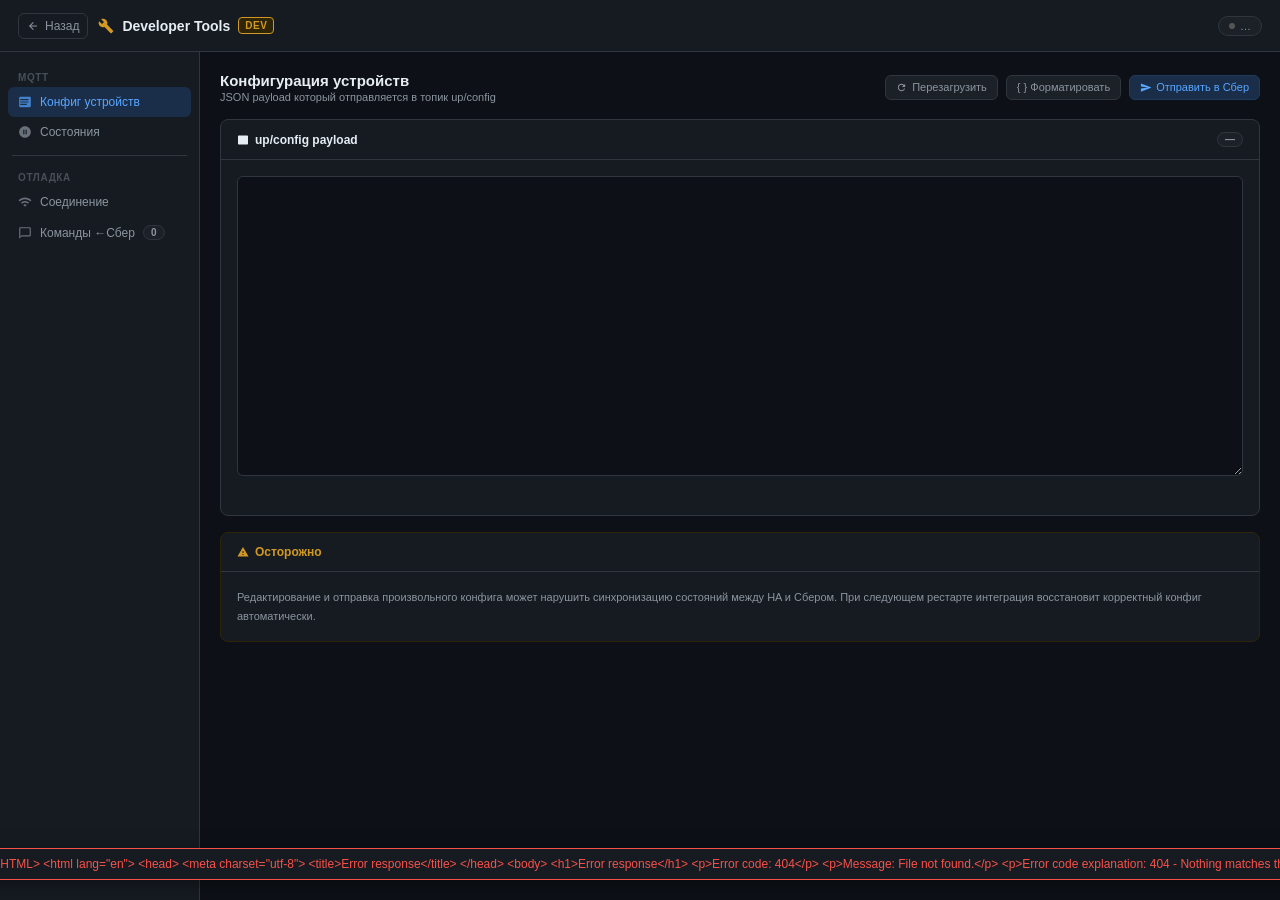
==== custom_components/sber_mqtt/dev_tools/devtools.html @ c068b18d "Версия 0.9.6 - Доработки для упрощения анализа обращений. Добавлен перевод на английский" ====
<!DOCTYPE html>
<html lang="ru">
<head>
<meta charset="UTF-8">
<meta name="viewport" content="width=device-width, initial-scale=1.0">
<title>Sber MQTT — Dev Tools</title>
<style>
:root{
  /* Тёмная тема по умолчанию — переопределяется JS из темы HA */
  --bg:#0d1117;--card:#161b22;--card2:#1c2128;--border:#30363d;
  --primary:#238636;--primary-lt:#1a4a2e;--primary-text:#3fb950;
  --accent:#58a6ff;--accent-lt:#1a2e4a;
  --warn:#d29922;--warn-lt:#2e2408;
  --danger:#f85149;--danger-lt:#3a1010;
  --text:#e6edf3;--muted:#8b949e;--muted2:#484f58;
  --radius:8px;--mono:'JetBrains Mono','Fira Code','Cascadia Code',monospace;
}
:root.ha-light{
  --bg:#f8f9fa;--card:#ffffff;--card2:#f1f3f5;--border:#dee2e6;
  --primary:#2e7d32;--primary-lt:#e8f5e9;--primary-text:#2e7d32;
  --accent:#1565c0;--accent-lt:#e3f2fd;
  --warn:#f57f17;--warn-lt:#fff8e1;
  --danger:#c62828;--danger-lt:#ffebee;
  --text:#212529;--muted:#6c757d;--muted2:#adb5bd;
}
*{box-sizing:border-box;margin:0;padding:0}
body{font-family:-apple-system,BlinkMacSystemFont,'Segoe UI',sans-serif;background:var(--bg);color:var(--text);min-height:100vh;font-size:13px}

/* ── Header ── */
.hdr{background:var(--card);border-bottom:1px solid var(--border);height:52px;display:flex;align-items:center;justify-content:space-between;padding:0 18px;position:sticky;top:0;z-index:100}
.hdr-l{display:flex;align-items:center;gap:10px}
.back-btn{display:flex;align-items:center;gap:6px;color:var(--muted);text-decoration:none;font-size:12px;padding:5px 8px;border-radius:6px;border:1px solid var(--border);background:transparent;cursor:pointer;transition:all .15s}
.back-btn:hover{color:var(--text);border-color:var(--muted2)}
.hdr-title{display:flex;align-items:center;gap:8px}
.dev-badge{background:var(--warn-lt);color:var(--warn);border:1px solid var(--warn);border-radius:4px;font-size:10px;font-weight:700;padding:2px 6px;letter-spacing:.5px}
.hdr-right{display:flex;align-items:center;gap:8px}
.conn-pill{display:flex;align-items:center;gap:5px;font-size:11px;color:var(--muted);background:var(--card2);padding:3px 10px;border-radius:20px;border:1px solid var(--border)}
.dot{width:6px;height:6px;border-radius:50%;background:#555;transition:background .3s}
.dot.ok{background:var(--primary-text)}.dot.err{background:var(--danger)}

/* ── Layout ── */
.layout{display:grid;grid-template-columns:200px 1fr;min-height:calc(100vh - 52px)}
.sidebar{background:var(--card);border-right:1px solid var(--border);padding:12px 8px}
.nav-item{display:flex;align-items:center;gap:8px;padding:8px 10px;border-radius:6px;cursor:pointer;color:var(--muted);font-size:12px;font-weight:500;transition:all .15s;border:none;background:none;width:100%;text-align:left}
.nav-item:hover{background:var(--card2);color:var(--text)}
.nav-item.active{background:var(--accent-lt);color:var(--accent)}
.nav-item svg{flex-shrink:0;opacity:.7}
.nav-sep{height:1px;background:var(--border);margin:8px 4px}
.nav-section{font-size:10px;font-weight:600;text-transform:uppercase;letter-spacing:.6px;color:var(--muted2);padding:8px 10px 4px}
.content{padding:20px;min-height:calc(100vh - 52px)}

/* ── Panels ── */
.panel{display:none}.panel.active{display:block}
.panel-header{display:flex;align-items:center;justify-content:space-between;margin-bottom:16px;flex-wrap:wrap;gap:8px}
.panel-title{font-size:15px;font-weight:600;color:var(--text)}
.panel-desc{font-size:11px;color:var(--muted);margin-top:2px}

/* ── Cards ── */
.card{background:var(--card);border:1px solid var(--border);border-radius:var(--radius);overflow:hidden;margin-bottom:16px}
.card-hdr{padding:12px 16px;border-bottom:1px solid var(--border);display:flex;align-items:center;justify-content:space-between;gap:8px;flex-wrap:wrap}
.card-title{font-size:12px;font-weight:600;color:var(--text);display:flex;align-items:center;gap:6px}
.card-body{padding:16px}

/* ── Buttons ── */
.btn{display:inline-flex;align-items:center;gap:5px;padding:6px 14px;border-radius:6px;border:none;cursor:pointer;font-size:12px;font-weight:500;transition:all .15s;line-height:1.4}
.btn:disabled{opacity:.4;cursor:not-allowed}
.btn-primary{background:var(--primary);color:#fff}.btn-primary:hover:not(:disabled){filter:brightness(1.2)}
.btn-accent{background:var(--accent-lt);color:var(--accent);border:1px solid #1f3a5a}.btn-accent:hover:not(:disabled){background:#1f3a5a}
.btn-ghost{background:var(--card2);color:var(--muted);border:1px solid var(--border)}.btn-ghost:hover:not(:disabled){color:var(--text);border-color:var(--muted2)}
.btn-danger{background:var(--danger-lt);color:var(--danger);border:1px solid #5c1515}.btn-danger:hover:not(:disabled){background:#5c1515}
.btn-warn{background:var(--warn-lt);color:var(--warn);border:1px solid #4a3200}.btn-warn:hover:not(:disabled){background:#4a3200}
.btn-sm{padding:4px 10px;font-size:11px}
.btn-group{display:flex;gap:8px;flex-wrap:wrap}

/* ── JSON Editor ── */
.json-editor{width:100%;background:var(--bg);border:1px solid var(--border);border-radius:6px;padding:12px;font-family:var(--mono);font-size:12px;line-height:1.6;color:var(--text);resize:vertical;min-height:300px;outline:none;transition:border-color .15s}
.json-editor:focus{border-color:var(--accent)}
.json-editor.error{border-color:var(--danger)}
.json-status{font-size:11px;margin-top:4px;height:16px;font-family:var(--mono)}
.json-status.ok{color:var(--primary-text)}.json-status.err{color:var(--danger)}

/* ── Device selector ── */
.device-select{background:var(--bg);border:1px solid var(--border);border-radius:6px;padding:7px 10px;font-size:12px;color:var(--text);width:100%;outline:none;cursor:pointer}
.device-select:focus{border-color:var(--accent)}

/* ── Commands log ── */
.cmd-log{background:var(--bg);border:1px solid var(--border);border-radius:6px;height:480px;overflow-y:auto;font-family:var(--mono);font-size:11px}
.cmd-entry{border-bottom:1px solid var(--border);padding:8px 12px;cursor:pointer;transition:background .1s}
.cmd-entry:last-child{border-bottom:none}
.cmd-entry:hover{background:var(--card2)}
.cmd-entry.expanded{background:var(--card2)}
.cmd-meta{display:flex;align-items:center;gap:10px;margin-bottom:0}
.cmd-ts{color:var(--muted);font-size:10px;white-space:nowrap}
.cmd-topic{color:var(--accent);overflow:hidden;text-overflow:ellipsis;white-space:nowrap;flex:1}
.cmd-preview{color:var(--muted);font-size:10px;overflow:hidden;text-overflow:ellipsis;white-space:nowrap;margin-top:2px}
.cmd-detail{margin-top:8px;display:none}
.cmd-detail pre{background:var(--card);border:1px solid var(--border);border-radius:4px;padding:10px;overflow-x:auto;white-space:pre-wrap;word-break:break-all;color:var(--text);line-height:1.5}
.cmd-entry.expanded .cmd-detail{display:block}
.cmd-empty{text-align:center;padding:60px 20px;color:var(--muted)}

/* ── Direction arrows in command log ── */
.cmd-dir{font-size:10px;font-weight:700;padding:1px 5px;border-radius:4px;flex-shrink:0;letter-spacing:.3px}
.cmd-dir-in{background:var(--accent-lt);color:var(--accent)}
.cmd-dir-out{background:var(--primary-lt);color:var(--primary-text)}
.cmd-entry.out{border-left:2px solid var(--primary-text)}
.cmd-entry.in{border-left:2px solid var(--accent)}

/* ── Stream indicator ── */
.stream-pill{display:inline-flex;align-items:center;gap:5px;font-size:11px;padding:3px 10px;border-radius:20px;border:1px solid var(--border);background:var(--card2);color:var(--muted)}
.stream-pill.live{border-color:var(--primary-text);color:var(--primary-text);background:var(--primary-lt)}
.stream-pill .blink{width:6px;height:6px;border-radius:50%;background:currentColor;animation:blink 1.2s ease infinite}
@keyframes blink{0%,100%{opacity:1}50%{opacity:.2}}

/* ── Status / result chips ── */
.result-box{margin-top:12px;padding:10px 14px;border-radius:6px;font-family:var(--mono);font-size:11px;line-height:1.6;display:none}
.result-box.ok{background:var(--primary-lt);border:1px solid #1a4a2e;color:var(--primary-text)}
.result-box.err{background:var(--danger-lt);border:1px solid #5c1515;color:var(--danger)}
.result-box.show{display:block}
pre.result{white-space:pre-wrap;word-break:break-all}

/* ── Split view ── */
.split{display:grid;grid-template-columns:1fr 1fr;gap:16px}
@media(max-width:900px){.split{grid-template-columns:1fr}.layout{grid-template-columns:1fr}.sidebar{display:none}}

/* ── Misc ── */
label.fg-label{display:block;font-size:11px;font-weight:600;color:var(--muted);margin-bottom:5px;text-transform:uppercase;letter-spacing:.4px}
.hint{font-size:10px;color:var(--muted2);margin-top:3px}
.badge{display:inline-block;padding:1px 7px;border-radius:10px;font-size:10px;font-weight:600}
.badge-count{background:var(--card2);color:var(--muted);border:1px solid var(--border)}

/* ── Toast ── */
.toast{position:fixed;bottom:20px;left:50%;transform:translateX(-50%) translateY(30px);background:var(--card);border:1px solid var(--border);color:var(--text);padding:8px 18px;border-radius:8px;font-size:12px;opacity:0;transition:all .25s;z-index:999;white-space:nowrap;box-shadow:0 4px 20px rgba(0,0,0,.4)}
.toast.show{opacity:1;transform:translateX(-50%) translateY(0)}
.toast.ok{border-color:var(--primary-text);color:var(--primary-text)}
.toast.err{border-color:var(--danger);color:var(--danger)}
</style>
</head>
<body>

<!-- ── Header ── -->
<div class="hdr">
  <div class="hdr-l">
    <a class="back-btn" href="/api/sber_mqtt/panel">
      <svg width="12" height="12" viewBox="0 0 24 24" fill="currentColor"><path d="M20 11H7.83l5.59-5.59L12 4l-8 8 8 8 1.41-1.41L7.83 13H20v-2z"/></svg>
      Назад
    </a>
    <div class="hdr-title">
      <svg width="16" height="16" viewBox="0 0 24 24" fill="var(--warn)"><path d="M22.7 19l-9.1-9.1c.9-2.3.4-5-1.5-6.9-2-2-5-2.4-7.4-1.3L9 6 6 9 1.6 4.7C.4 7.1.9 10.1 2.9 12.1c1.9 1.9 4.6 2.4 6.9 1.5l9.1 9.1c.4.4 1 .4 1.4 0l2.3-2.3c.5-.4.5-1.1.1-1.4z"/></svg>
      <span style="font-size:14px;font-weight:600">Developer Tools</span>
      <span class="dev-badge">DEV</span>
    </div>
  </div>
  <div class="hdr-right">
    <div class="conn-pill">
      <div class="dot" id="dot"></div>
      <span id="connText">…</span>
    </div>
  </div>
</div>

<!-- ── Layout ── -->
<div class="layout">

  <!-- Sidebar -->
  <div class="sidebar">
    <div class="nav-section">MQTT</div>
    <button class="nav-item active" data-panel="config" onclick="switchPanel('config')">
      <svg width="14" height="14" viewBox="0 0 24 24" fill="currentColor"><path d="M20 3H4c-1.1 0-2 .9-2 2v14c0 1.1.9 2 2 2h16c1.1 0 2-.9 2-2V5c0-1.1-.9-2-2-2zm-5 14H4v-2h11v2zm3-4H4v-2h14v2zm0-4H4V7h14v2z"/></svg>
      Конфиг устройств
    </button>
    <button class="nav-item" data-panel="state" onclick="switchPanel('state')">
      <svg width="14" height="14" viewBox="0 0 24 24" fill="currentColor"><path d="M12 2C6.48 2 2 6.48 2 12s4.48 10 10 10 10-4.48 10-10S17.52 2 12 2zm-1 14H9V8h2v8zm4 0h-2V8h2v8z"/></svg>
      Состояния
    </button>
    <div class="nav-sep"></div>
    <div class="nav-section">Отладка</div>
    <button class="nav-item" data-panel="connection" onclick="switchPanel('connection')">
      <svg width="14" height="14" viewBox="0 0 24 24" fill="currentColor"><path d="M1 9l2 2c4.97-4.97 13.03-4.97 18 0l2-2C16.93 2.93 7.08 2.93 1 9zm8 8l3 3 3-3c-1.65-1.66-4.34-1.66-6 0zm-4-4l2 2c2.76-2.76 7.24-2.76 10 0l2-2C15.14 9.14 8.87 9.14 5 13z"/></svg>
      Соединение
    </button>
    <button class="nav-item" data-panel="commands" onclick="switchPanel('commands')">
      <svg width="14" height="14" viewBox="0 0 24 24" fill="currentColor"><path d="M20 2H4c-1.1 0-2 .9-2 2v18l4-4h14c1.1 0 2-.9 2-2V4c0-1.1-.9-2-2-2zm0 14H6l-2 2V4h16v12z"/></svg>
      Команды ←Сбер
      <span class="badge badge-count" id="cmdCountBadge">0</span>
    </button>
  </div>

  <!-- Content -->
  <div class="content">

    <!-- ══ PANEL: Config ══ -->
    <div class="panel active" id="panel-config">
      <div class="panel-header">
        <div>
          <div class="panel-title">Конфигурация устройств</div>
          <div class="panel-desc">JSON payload который отправляется в топик up/config</div>
        </div>
        <div class="btn-group">
          <button class="btn btn-ghost btn-sm" onclick="loadConfig()">
            <svg width="11" height="11" viewBox="0 0 24 24" fill="currentColor"><path d="M17.65 6.35C16.2 4.9 14.21 4 12 4c-4.42 0-7.99 3.58-7.99 8s3.57 8 7.99 8c3.73 0 6.84-2.55 7.73-6h-2.08c-.82 2.33-3.04 4-5.65 4-3.31 0-6-2.69-6-6s2.69-6 6-6c1.66 0 3.14.69 4.22 1.78L13 11h7V4l-2.35 2.35z"/></svg>
            Перезагрузить
          </button>
          <button class="btn btn-ghost btn-sm" onclick="formatConfig()">{ } Форматировать</button>
          <button class="btn btn-accent btn-sm" onclick="publishConfig()">
            <svg width="11" height="11" viewBox="0 0 24 24" fill="currentColor"><path d="M2 21l23-9L2 3v7l15 2-15 2z"/></svg>
            Отправить в Сбер
          </button>
        </div>
      </div>

      <div class="card">
        <div class="card-hdr">
          <div class="card-title">
            <svg width="12" height="12" viewBox="0 0 24 24" fill="currentColor"><path d="M20 3H4c-1.1 0-2 .9-2 2v14c0 1.1.9 2 2 2h16c1.1 0 2-.9 2-2V5c0-1.1-.9-2-2-2z"/></svg>
            up/config payload
          </div>
          <span class="badge badge-count" id="configDevCount">—</span>
        </div>
        <div class="card-body">
          <textarea class="json-editor" id="configEditor" spellcheck="false" oninput="validateJson('configEditor','configStatus')"></textarea>
          <div class="json-status" id="configStatus"></div>
        </div>
      </div>

      <div class="result-box" id="configResult"></div>

      <div class="card" style="border-color:var(--warn-lt)">
        <div class="card-hdr">
          <div class="card-title" style="color:var(--warn)">
            <svg width="12" height="12" viewBox="0 0 24 24" fill="currentColor"><path d="M1 21h22L12 2 1 21zm12-3h-2v-2h2v2zm0-4h-2v-4h2v4z"/></svg>
            Осторожно
          </div>
        </div>
        <div class="card-body" style="color:var(--muted);font-size:11px;line-height:1.7">
          Редактирование и отправка произвольного конфига может нарушить синхронизацию состояний
          между HA и Сбером. При следующем рестарте интеграция восстановит корректный конфиг автоматически.
        </div>
      </div>
    </div>

    <!-- ══ PANEL: State ══ -->
    <div class="panel" id="panel-state">
      <div class="panel-header">
        <div>
          <div class="panel-title">Состояния устройств</div>
          <div class="panel-desc">Просмотр и отправка произвольного payload в up/status</div>
        </div>
      </div>

      <div class="split">
        <!-- Левая колонка: выбор устройства и просмотр -->
        <div>
          <div class="card">
            <div class="card-hdr">
              <div class="card-title">Выбрать устройство</div>
            </div>
            <div class="card-body">
              <label class="fg-label">Устройство</label>
              <select class="device-select" id="stateDeviceSelect" onchange="loadDeviceState()">
                <option value="">— Выберите устройство —</option>
              </select>
              <div class="hint" style="margin-top:6px">Загружает текущий payload состояния из HA</div>
            </div>
          </div>

          <div class="card">
            <div class="card-hdr">
              <div class="card-title">Последнее отправленное (last_state)</div>
            </div>
            <div class="card-body">
              <pre id="lastStateView" style="font-family:var(--mono);font-size:11px;color:var(--muted);line-height:1.5;white-space:pre-wrap;word-break:break-all;min-height:60px">—</pre>
            </div>
          </div>
        </div>

        <!-- Правая колонка: редактор и отправка -->
        <div>
          <div class="card">
            <div class="card-hdr">
              <div class="card-title">up/status payload</div>
              <div class="btn-group">
                <button class="btn btn-ghost btn-sm" onclick="formatState()">{ } Format</button>
                <button class="btn btn-accent btn-sm" onclick="publishState()">
                  <svg width="11" height="11" viewBox="0 0 24 24" fill="currentColor"><path d="M2 21l23-9L2 3v7l15 2-15 2z"/></svg>
                  Отправить в Сбер
                </button>
              </div>
            </div>
            <div class="card-body">
              <textarea class="json-editor" id="stateEditor" spellcheck="false" style="min-height:380px" oninput="validateJson('stateEditor','stateStatus')"></textarea>
              <div class="json-status" id="stateStatus"></div>
            </div>
          </div>
          <div class="result-box" id="stateResult"></div>
        </div>
      </div>
    </div>

    <!-- ══ PANEL: Connection ══ -->
    <div class="panel" id="panel-connection">
      <div class="panel-header">
        <div>
          <div class="panel-title">Соединение с MQTT брокером</div>
          <div class="panel-desc">Статус подключения, детали последней ошибки и принудительное переподключение</div>
        </div>
        <div class="btn-group">
          <button class="btn btn-ghost btn-sm" onclick="loadConnectionInfo()">
            <svg width="11" height="11" viewBox="0 0 24 24" fill="currentColor"><path d="M17.65 6.35C16.2 4.9 14.21 4 12 4c-4.42 0-7.99 3.58-7.99 8s3.57 8 7.99 8c3.73 0 6.84-2.55 7.73-6h-2.08c-.82 2.33-3.04 4-5.65 4-3.31 0-6-2.69-6-6s2.69-6 6-6c1.66 0 3.14.69 4.22 1.78L13 11h7V4l-2.35 2.35z"/></svg>
            Обновить
          </button>
          <button class="btn btn-accent btn-sm" id="reconnectBtn" onclick="doReconnect()">
            <svg width="11" height="11" viewBox="0 0 24 24" fill="currentColor"><path d="M1 9l2 2c4.97-4.97 13.03-4.97 18 0l2-2C16.93 2.93 7.08 2.93 1 9zm8 8l3 3 3-3c-1.65-1.66-4.34-1.66-6 0zm-4-4l2 2c2.76-2.76 7.24-2.76 10 0l2-2C15.14 9.14 8.87 9.14 5 13z"/></svg>
            Переподключиться
          </button>
        </div>
      </div>

      <!-- Статус -->
      <div class="card" id="connStatusCard">
        <div class="card-hdr">
          <div class="card-title">Статус</div>
          <span id="connStatusBadge" style="font-size:11px;font-weight:600;padding:2px 10px;border-radius:12px;background:var(--card2);color:var(--muted);border:1px solid var(--border)">…</span>
        </div>
        <div class="card-body" style="display:grid;grid-template-columns:1fr 1fr;gap:12px 24px">
          <div>
            <div class="fg-label">Брокер</div>
            <div id="ci-broker" style="font-family:var(--mono);font-size:12px;color:var(--text)">—</div>
          </div>
          <div>
            <div class="fg-label">Логин</div>
            <div id="ci-login" style="font-family:var(--mono);font-size:12px;color:var(--text)">—</div>
          </div>
          <div>
            <div class="fg-label">Последнее подключение</div>
            <div id="ci-connected-time" style="font-size:12px;color:var(--text)">—</div>
          </div>
          <div>
            <div class="fg-label">Устройств в реестре</div>
            <div id="ci-devices" style="font-size:12px;color:var(--text)">—</div>
          </div>
        </div>
      </div>

      <!-- Последняя ошибка -->
      <div class="card" id="connErrorCard" style="display:none;border-color:var(--danger)">
        <div class="card-hdr">
          <div class="card-title" style="color:var(--danger)">
            <svg width="13" height="13" viewBox="0 0 24 24" fill="currentColor"><path d="M1 21h22L12 2 1 21zm12-3h-2v-2h2v2zm0-4h-2v-4h2v4z"/></svg>
            Последняя ошибка
          </div>
          <span id="ci-error-time" style="font-size:10px;color:var(--muted)"></span>
        </div>
        <div class="card-body">
          <div id="ci-error-msg" style="font-family:var(--mono);font-size:12px;color:var(--danger);line-height:1.6;white-space:pre-wrap;word-break:break-all"></div>
          <div style="margin-top:10px;font-size:11px;color:var(--muted);line-height:1.6" id="ci-error-hint"></div>
        </div>
      </div>

      <!-- Результат переподключения -->
      <div class="result-box" id="reconnectResult"></div>
    </div>

    <!-- ══ PANEL: Commands ══ -->
    <div class="panel" id="panel-commands">
      <div class="panel-header">
        <div>
          <div class="panel-title">Входящие команды от Сбера</div>
          <div class="panel-desc">Топики down/commands, down/status_request, down/config_request, down/errors</div>
        </div>
        <div class="btn-group">
          <div class="stream-pill" id="streamPill">
            <span class="blink" style="display:none" id="streamBlink"></span>
            <span id="streamStatus">● offline</span>
          </div>
          <button class="btn btn-ghost btn-sm" id="streamToggleBtn" onclick="toggleStream()">▶ Подключиться</button>
          <button class="btn btn-danger btn-sm" onclick="clearCommands()">🗑 Очистить</button>
        </div>
      </div>

      <div class="card">
        <div class="card-hdr">
          <div class="card-title">Фильтр</div>
          <label style="display:flex;align-items:center;gap:8px;font-size:11px;color:var(--muted);cursor:pointer">
            <input type="checkbox" id="autoScrollChk" checked onchange=""> Автопрокрутка
          </label>
        </div>
        <div class="card-body" style="display:flex;flex-direction:column;gap:8px">
          <div style="display:flex;gap:6px;flex-wrap:wrap;align-items:center">
            <span style="font-size:10px;font-weight:600;text-transform:uppercase;letter-spacing:.4px;color:var(--muted2);min-width:60px">Направление</span>
            <label style="display:flex;align-items:center;gap:4px;font-size:11px;color:var(--muted);cursor:pointer">
              <input type="checkbox" class="dir-filter" value="in" checked onchange="renderCommands()">
              <span class="cmd-dir cmd-dir-in">← in</span> Сбер → HA
            </label>
            <label style="display:flex;align-items:center;gap:4px;font-size:11px;color:var(--muted);cursor:pointer">
              <input type="checkbox" class="dir-filter" value="out" checked onchange="renderCommands()">
              <span class="cmd-dir cmd-dir-out">→ out</span> HA → Сбер
            </label>
          </div>
          <div style="height:1px;background:var(--border)"></div>
          <div style="display:flex;gap:6px;flex-wrap:wrap;align-items:center">
            <span style="font-size:10px;font-weight:600;text-transform:uppercase;letter-spacing:.4px;color:var(--muted2);min-width:60px">Топики ←</span>
            <label style="display:flex;align-items:center;gap:4px;font-size:11px;color:var(--muted);cursor:pointer">
              <input type="checkbox" class="topic-filter" value="commands" checked onchange="renderCommands()"> commands
            </label>
            <label style="display:flex;align-items:center;gap:4px;font-size:11px;color:var(--muted);cursor:pointer">
              <input type="checkbox" class="topic-filter" value="status_request" checked onchange="renderCommands()"> status_request
            </label>
            <label style="display:flex;align-items:center;gap:4px;font-size:11px;color:var(--muted);cursor:pointer">
              <input type="checkbox" class="topic-filter" value="config_request" checked onchange="renderCommands()"> config_request
            </label>
            <label style="display:flex;align-items:center;gap:4px;font-size:11px;color:var(--muted);cursor:pointer">
              <input type="checkbox" class="topic-filter" value="errors" checked onchange="renderCommands()"> errors
            </label>
          </div>
          <div style="display:flex;gap:6px;flex-wrap:wrap;align-items:center">
            <span style="font-size:10px;font-weight:600;text-transform:uppercase;letter-spacing:.4px;color:var(--muted2);min-width:60px">Топики →</span>
            <label style="display:flex;align-items:center;gap:4px;font-size:11px;color:var(--muted);cursor:pointer">
              <input type="checkbox" class="topic-filter" value="up/status" checked onchange="renderCommands()"> up/status
            </label>
            <label style="display:flex;align-items:center;gap:4px;font-size:11px;color:var(--muted);cursor:pointer">
              <input type="checkbox" class="topic-filter" value="up/config" checked onchange="renderCommands()"> up/config
            </label>
          </div>
        </div>
      </div>

      <div class="card">
        <div class="card-hdr">
          <div class="card-title">Лог команд</div>
          <div style="display:flex;align-items:center;gap:8px">
            <span class="badge badge-count" id="cmdLogCount">0 записей</span>
            <button class="btn btn-ghost btn-sm" onclick="exportCommands()" title="Скачать лог как .txt файл">
              <svg width="11" height="11" viewBox="0 0 24 24" fill="currentColor"><path d="M19 9h-4V3H9v6H5l7 7 7-7zm-14 9v2h14v-2H5z"/></svg>
              Экспорт лога
            </button>
          </div>
        </div>
        <div class="cmd-log" id="cmdLog">
          <div class="cmd-empty">Нет команд. Подключитесь к стриму или дождитесь входящих данных.</div>
        </div>
      </div>
    </div>

  </div><!-- /content -->
</div><!-- /layout -->

<div class="toast" id="toast"></div>

<script>
const TOKEN = window.HA_ACCESS_TOKEN || '';
const API   = '/api/sber_mqtt';

// ── Навигация ──────────────────────────────────────────────────────────────
function switchPanel(name) {
  document.querySelectorAll('.panel').forEach(p => p.classList.remove('active'));
  document.querySelectorAll('.nav-item').forEach(n => n.classList.remove('active'));
  document.getElementById('panel-' + name).classList.add('active');
  document.querySelector(`[data-panel="${name}"]`).classList.add('active');
  if (name === 'commands' && !streamActive) loadCommandsHistory();
  if (name === 'state') loadStateDevices();
  if (name === 'connection') loadConnectionInfo();
}

// ── API helpers ────────────────────────────────────────────────────────────
async function apiFetch(path, opts = {}) {
  const res = await fetch(API + path, {
    headers: { 'Authorization': 'Bearer ' + TOKEN, 'Content-Type': 'application/json', ...(opts.headers || {}) },
    ...opts,
  });
  if (!res.ok) {
    const t = await res.text();
    throw new Error(`HTTP ${res.status}: ${t}`);
  }
  return res.json();
}

// ── Toast ──────────────────────────────────────────────────────────────────
let toastT;
function toast(msg, type = '') {
  const el = document.getElementById('toast');
  el.textContent = msg;
  el.className = 'toast ' + type + ' show';
  clearTimeout(toastT);
  toastT = setTimeout(() => el.classList.remove('show'), 3000);
}

// ── Status ─────────────────────────────────────────────────────────────────
async function loadStatus() {
  try {
    const d = await apiFetch('/status');
    const dot = document.getElementById('dot');
    const txt = document.getElementById('connText');
    dot.className = 'dot ' + (d.connected ? 'ok' : 'err');
    txt.textContent = d.connected ? `${d.login} @ ${d.broker}` : 'Отключён';
  } catch { }
}

// ── JSON validation ────────────────────────────────────────────────────────
function validateJson(editorId, statusId) {
  const val = document.getElementById(editorId).value.trim();
  const st  = document.getElementById(statusId);
  if (!val) { st.textContent = ''; st.className = 'json-status'; return null; }
  try {
    const parsed = JSON.parse(val);
    st.textContent = '✓ Валидный JSON';
    st.className = 'json-status ok';
    document.getElementById(editorId).classList.remove('error');
    return parsed;
  } catch (e) {
    st.textContent = '✗ ' + e.message;
    st.className = 'json-status err';
    document.getElementById(editorId).classList.add('error');
    return null;
  }
}

function showResult(boxId, ok, data) {
  const el = document.getElementById(boxId);
  el.className = 'result-box show ' + (ok ? 'ok' : 'err');
  el.innerHTML = `<pre class="result">${JSON.stringify(data, null, 2)}</pre>`;
}

// ══ CONFIG PANEL ════════════════════════════════════════════════════════════

async function loadConfig() {
  try {
    const d = await apiFetch('/dev/config_raw');
    const pretty = JSON.stringify(d.payload, null, 2);
    document.getElementById('configEditor').value = pretty;
    validateJson('configEditor', 'configStatus');
    const cnt = d.payload?.devices?.length ?? d.devices_count;
    document.getElementById('configDevCount').textContent = cnt + ' устройств';
    toast('Конфиг загружен', 'ok');
  } catch (e) {
    toast('Ошибка: ' + e.message, 'err');
  }
}

function formatConfig() {
  const parsed = validateJson('configEditor', 'configStatus');
  if (parsed) document.getElementById('configEditor').value = JSON.stringify(parsed, null, 2);
}

async function publishConfig() {
  const parsed = validateJson('configEditor', 'configStatus');
  if (!parsed) { toast('Исправьте JSON перед отправкой', 'err'); return; }
  try {
    const d = await apiFetch('/dev/config_raw', { method: 'POST', body: JSON.stringify(parsed) });
    showResult('configResult', true, d);
    toast('Конфиг отправлен в Сбер ✓', 'ok');
  } catch (e) {
    showResult('configResult', false, { error: e.message });
    toast('Ошибка: ' + e.message, 'err');
  }
}

// ══ STATE PANEL ═════════════════════════════════════════════════════════════

let stateDevices = [];

async function loadStateDevices() {
  try {
    const d = await apiFetch('/devices');
    stateDevices = d.devices || [];
    const sel = document.getElementById('stateDeviceSelect');
    sel.innerHTML = '<option value="">— Выберите устройство —</option>';
    stateDevices.forEach(dev => {
      const o = document.createElement('option');
      o.value = dev.id;
      o.textContent = `${dev.name} (${dev.id}) — ${dev.device_type}`;
      sel.appendChild(o);
    });
  } catch (e) {
    toast('Не удалось загрузить устройства: ' + e.message, 'err');
  }
}

async function loadDeviceState() {
  const devId = document.getElementById('stateDeviceSelect').value;
  if (!devId) { return; }
  try {
    const d = await apiFetch('/dev/state/' + devId);
    // Правая колонка — полный payload
    const payload = d.payload || { devices: { [devId]: { states: [] } } };
    document.getElementById('stateEditor').value = JSON.stringify(payload, null, 2);
    validateJson('stateEditor', 'stateStatus');
    // Левая колонка — last_state
    const lastState = d.last_state;
    document.getElementById('lastStateView').textContent =
      lastState && Object.keys(lastState).length
        ? JSON.stringify(lastState, null, 2)
        : '(нет данных)';
    toast('Состояние загружено', 'ok');
  } catch (e) {
    toast('Ошибка: ' + e.message, 'err');
  }
}

function formatState() {
  const parsed = validateJson('stateEditor', 'stateStatus');
  if (parsed) document.getElementById('stateEditor').value = JSON.stringify(parsed, null, 2);
}

async function publishState() {
  const parsed = validateJson('stateEditor', 'stateStatus');
  if (!parsed) { toast('Исправьте JSON перед отправкой', 'err'); return; }

  // Добавляем device_id в тело чтобы сервер обновил last_state
  const devId = document.getElementById('stateDeviceSelect').value;
  const body = { ...parsed };
  if (devId) body._device_id = devId;

  try {
    const d = await apiFetch('/dev/state_raw', { method: 'POST', body: JSON.stringify(body) });
    showResult('stateResult', true, d);
    toast('Состояние отправлено в Сбер ✓', 'ok');
    if (devId) {
      // Обновим last_state в UI
      const statesObj = parsed?.devices?.[devId];
      if (statesObj) document.getElementById('lastStateView').textContent = JSON.stringify(statesObj, null, 2);
    }
  } catch (e) {
    showResult('stateResult', false, { error: e.message });
    toast('Ошибка: ' + e.message, 'err');
  }
}

// ══ CONNECTION PANEL ════════════════════════════════════════════════════════

const ERROR_HINTS = {
  'rc=4':         'Неверный логин или пароль. Проверьте учётные данные в настройках интеграции.',
  'rc=5':         'Нет авторизации. Возможно, этот логин не имеет доступа к брокеру.',
  'rc=3':         'Сервер недоступен. Проверьте адрес брокера и сетевое соединение.',
  'rc=2':         'Client ID отклонён брокером.',
  'rc=1':         'Несовместимая версия протокола MQTT.',
  'Таймаут':      'Брокер не ответил за 10 секунд. Проверьте адрес хоста, порт и доступность сети.',
  'Name or service not known': 'Адрес брокера не найден в DNS. Проверьте правильность hostname.',
  'nodename nor servname':     'Адрес брокера не найден в DNS. Проверьте правильность hostname.',
  'Connection refused':        'Соединение отклонено. Проверьте порт и доступность хоста.',
  'timed out':                 'Таймаут сети. Хост недоступен или порт заблокирован файрволом.',
  'CERTIFICATE':               'Ошибка TLS сертификата.',
  'SSL':                       'Ошибка TLS/SSL при установке зашифрованного соединения.',
  'Network is unreachable':    'Сеть недоступна. Проверьте интернет-соединение Home Assistant.',
};

function getErrorHint(msg) {
  if (!msg) return '';
  for (const [key, hint] of Object.entries(ERROR_HINTS)) {
    if (msg.includes(key)) return hint;
  }
  return '';
}

function fmtDatetime(ts) {
  if (!ts) return '—';
  return new Date(ts * 1000).toLocaleString('ru-RU', {
    day: '2-digit', month: '2-digit', year: 'numeric',
    hour: '2-digit', minute: '2-digit', second: '2-digit',
  });
}

function renderConnectionInfo(info) {
  const connected = info.connected;

  // Badge
  const badge = document.getElementById('connStatusBadge');
  if (connected) {
    badge.textContent = '● Подключено';
    badge.style.background = 'var(--primary-lt)';
    badge.style.color = 'var(--primary-text)';
    badge.style.borderColor = 'var(--primary-text)';
  } else {
    badge.textContent = '✕ Не подключено';
    badge.style.background = 'var(--danger-lt)';
    badge.style.color = 'var(--danger)';
    badge.style.borderColor = 'var(--danger)';
  }

  // Fields
  document.getElementById('ci-broker').textContent =
    (info.broker && info.port) ? `${info.broker}:${info.port}` : (info.broker || '—');
  document.getElementById('ci-login').textContent = info.login || '—';
  document.getElementById('ci-connected-time').textContent = fmtDatetime(info.last_connected_time);
  document.getElementById('ci-devices').textContent =
    info.devices_count != null ? info.devices_count + ' шт.' : '—';

  // Error card
  const errCard = document.getElementById('connErrorCard');
  if (info.last_error) {
    errCard.style.display = '';
    document.getElementById('ci-error-msg').textContent = info.last_error;
    document.getElementById('ci-error-time').textContent = fmtDatetime(info.last_error_time);
    const hint = getErrorHint(info.last_error);
    const hintEl = document.getElementById('ci-error-hint');
    hintEl.textContent = hint ? '💡 ' + hint : '';
    hintEl.style.display = hint ? '' : 'none';
  } else {
    errCard.style.display = 'none';
  }
}

async function loadConnectionInfo() {
  try {
    const info = await apiFetch('/status');
    renderConnectionInfo(info);
  } catch (e) {
    toast('Не удалось загрузить статус: ' + e.message, 'err');
  }
}

async function doReconnect() {
  const btn = document.getElementById('reconnectBtn');
  btn.disabled = true;
  btn.textContent = '⏳ Подключение…';
  const resultBox = document.getElementById('reconnectResult');
  resultBox.className = 'result-box';
  resultBox.style.display = 'none';

  try {
    const info = await apiFetch('/dev/reconnect', { method: 'POST' });
    renderConnectionInfo(info);
    if (info.reconnect_ok) {
      showResult('reconnectResult', true, { status: 'Подключение успешно установлено' });
      toast('MQTT подключён ✓', 'ok');
    } else {
      showResult('reconnectResult', false, {
        status: 'Не удалось подключиться',
        error: info.last_error || 'Неизвестная ошибка',
      });
      toast('Не удалось подключиться', 'err');
    }
  } catch (e) {
    showResult('reconnectResult', false, { error: e.message });
    toast('Ошибка: ' + e.message, 'err');
  } finally {
    btn.disabled = false;
    btn.textContent = 'Переподключиться';
  }
}

// ══ COMMANDS PANEL ══════════════════════════════════════════════════════════

let commands = [];
let streamActive = false;
let eventSource = null;
let cmdCount = 0;

function getEnabledTopics() {
  const checked = [];
  document.querySelectorAll('.topic-filter:checked').forEach(el => checked.push(el.value));
  return checked;
}

function getEnabledDirs() {
  const checked = [];
  document.querySelectorAll('.dir-filter:checked').forEach(el => checked.push(el.value));
  return checked;
}

function topicMatches(topic) {
  const enabled = getEnabledTopics();
  return enabled.some(kw => topic.includes(kw));
}

function fmtTime(ts) {
  const d = new Date(ts * 1000);
  return d.toTimeString().slice(0, 8) + '.' + String(d.getMilliseconds()).padStart(3, '0');
}

function renderCommands() {
  const log = document.getElementById('cmdLog');
  const enabledDirs = getEnabledDirs();
  const filtered = commands.filter(c => {
    const dir = c.direction || 'in';
    if (!enabledDirs.includes(dir)) return false;
    return topicMatches(c.topic);
  });
  document.getElementById('cmdLogCount').textContent = filtered.length + ' записей';
  document.getElementById('cmdCountBadge').textContent = commands.length;

  if (!filtered.length) {
    log.innerHTML = '<div class="cmd-empty">Нет сообщений по выбранным фильтрам.</div>';
    return;
  }

  log.innerHTML = filtered.slice().reverse().map((c, i) => {
    const dir = c.direction || 'in';
    const isOut = dir === 'out';
    const preview = JSON.stringify(c.payload).slice(0, 120);
    const topicParts = c.topic.split('/');
    const topicShort = topicParts.slice(-2).join('/');
    const dirBadge = isOut
      ? `<span class="cmd-dir cmd-dir-out">→ out</span>`
      : `<span class="cmd-dir cmd-dir-in">← in</span>`;
    const arrow = isOut ? '↑' : '↓';
    return `<div class="cmd-entry ${dir}" id="cmd-${i}" onclick="toggleCmd(${i})">
      <div class="cmd-meta">
        <span class="cmd-ts">${fmtTime(c.ts)}</span>
        ${dirBadge}
        <span class="cmd-topic" title="${escH(c.topic)}">${arrow} …/${escH(topicShort)}</span>
      </div>
      <div class="cmd-preview">${escH(preview)}${preview.length < JSON.stringify(c.payload).length ? '…' : ''}</div>
      <div class="cmd-detail">
        <div style="font-size:10px;color:var(--muted);margin-bottom:4px">📍 ${escH(c.topic)}</div>
        <pre>${escH(JSON.stringify(c.payload, null, 2))}</pre>
      </div>
    </div>`;
  }).join('');

  if (document.getElementById('autoScrollChk').checked) {
    log.scrollTop = 0;
  }
}

function toggleCmd(i) {
  // i — индекс в отфильтрованном reversed массиве
  const el = document.getElementById('cmd-' + i);
  if (el) el.classList.toggle('expanded');
}

async function loadCommandsHistory() {
  try {
    const d = await apiFetch('/dev/commands/history?limit=100');
    commands = d.commands || [];
    renderCommands();
  } catch (e) { }
}

function addCommand(cmd) {
  commands.push(cmd);
  if (commands.length > 200) commands.splice(0, commands.length - 200);
  renderCommands();
}

function toggleStream() {
  if (streamActive) {
    stopStream();
  } else {
    startStream();
  }
}

function startStream() {
  const url = `${API}/dev/commands/stream?token=${encodeURIComponent(TOKEN)}&backlog=50`;
  eventSource = new EventSource(url);

  eventSource.onopen = () => {
    streamActive = true;
    document.getElementById('streamToggleBtn').textContent = '■ Отключиться';
    document.getElementById('streamPill').className = 'stream-pill live';
    document.getElementById('streamBlink').style.display = '';
    document.getElementById('streamStatus').textContent = 'live';
    toast('SSE подключён ✓', 'ok');
  };

  eventSource.onmessage = (e) => {
    try {
      const cmd = JSON.parse(e.data);
      addCommand(cmd);
    } catch { }
  };

  eventSource.onerror = () => {
    stopStream();
    toast('SSE соединение потеряно', 'err');
  };
}

function stopStream() {
  if (eventSource) { eventSource.close(); eventSource = null; }
  streamActive = false;
  document.getElementById('streamToggleBtn').textContent = '▶ Подключиться';
  document.getElementById('streamPill').className = 'stream-pill';
  document.getElementById('streamBlink').style.display = 'none';
  document.getElementById('streamStatus').textContent = '● offline';
}

async function clearCommands() {
  try {
    await apiFetch('/dev/commands/history', { method: 'DELETE' });
    commands = [];
    renderCommands();
    toast('Буфер команд очищен', 'ok');
  } catch (e) {
    toast('Ошибка: ' + e.message, 'err');
  }
}

// ── Export commands log ────────────────────────────────────────────────────
function exportCommands() {
  const activeTopics = Array.from(
    document.querySelectorAll('.topic-filter:checked')
  ).map(cb => cb.value);

  const activeDirs = Array.from(
    document.querySelectorAll('.dir-filter:checked')
  ).map(cb => cb.value);

  const filtered = commands.filter(c => {
    const dir = c.direction || 'in';
    if (!activeDirs.includes(dir)) return false;
    return activeTopics.some(t => c.topic.includes(t));
  });

  if (!filtered.length) {
    toast('Нет сообщений для экспорта', 'err');
    return;
  }

  const lines = filtered.slice().reverse().map(c => {
    const dir = c.direction || 'in';
    const dirLabel = dir === 'out' ? '→ HA→Сбер' : '← Сбер→HA';
    const dt = new Date(c.ts * 1000).toLocaleString('ru-RU', {
      year: 'numeric', month: '2-digit', day: '2-digit',
      hour: '2-digit', minute: '2-digit', second: '2-digit',
    });
    return [
      `[${dt}] [${dirLabel}] ${c.topic}`,
      JSON.stringify(c.payload, null, 2),
      '\u2500'.repeat(60),
    ].join('\n');
  });

  const ts     = new Date();
  const header = [
    'Sber MQTT \u2014 \u041b\u043e\u0433 MQTT',
    '\u042d\u043a\u0441\u043f\u043e\u0440\u0442: ' + ts.toLocaleString('ru-RU'),
    '\u0417\u0430\u043f\u0438\u0441\u0435\u0439: ' + filtered.length,
    '\u2550'.repeat(60),
    '',
  ].join('\n');

  const text = header + lines.join('\n\n');
  const blob = new Blob([text], { type: 'text/plain;charset=utf-8' });
  const url  = URL.createObjectURL(blob);
  const a    = document.createElement('a');
  const fname = 'sber_mqtt_log_' + ts.toISOString().slice(0, 19).replace(/:/g, '-') + '.txt';
  a.href     = url;
  a.download = fname;
  a.click();
  URL.revokeObjectURL(url);
  toast('\u042d\u043a\u0441\u043f\u043e\u0440\u0442\u0438\u0440\u043e\u0432\u0430\u043d\u043e ' + filtered.length + ' \u0437\u0430\u043f\u0438\u0441\u0435\u0439 \u2713', 'ok');
}

// ── Utils ──────────────────────────────────────────────────────────────────
function escH(s) {
  return String(s || '').replace(/&/g, '&amp;').replace(/</g, '&lt;').replace(/>/g, '&gt;').replace(/"/g, '&quot;');
}

// ── Init ──────────────────────────────────────────────────────────────────
async function init() {
  await loadStatus();
  await loadConfig();
  setInterval(loadStatus, 30000);
}

// ── HA Theme Sync ─────────────────────────────────────────────────────────
// Читаем CSS-переменные из родительского окна HA (тот же домен).
// HA хранит активную тему как атрибуты/переменные на <html> родителя.
// Определяем тёмный/светлый режим по яркости --primary-background-color.

function syncHATheme() {
  try {
    const parentStyles = window.parent.getComputedStyle(window.parent.document.documentElement);

    // Читаем фоновый цвет HA — по нему определяем тёмный/светлый режим
    const bgColor = parentStyles.getPropertyValue('--primary-background-color').trim()
                 || parentStyles.getPropertyValue('--lovelace-background').trim();

    // Парсим RGB и считаем яркость
    const isDark = (() => {
      const tmp = document.createElement('div');
      tmp.style.color = bgColor || '#0d1117';
      document.body.appendChild(tmp);
      const rgb = window.getComputedStyle(tmp).color;
      document.body.removeChild(tmp);
      const m = rgb.match(/\d+/g);
      if (!m) return true;
      const [r, g, b] = m.map(Number);
      // Relative luminance
      return (0.299 * r + 0.587 * g + 0.114 * b) < 128;
    })();

    document.documentElement.classList.toggle('ha-light', !isDark);

    // Дополнительно подтягиваем акцентный цвет HA (primary-color)
    const haAccent = parentStyles.getPropertyValue('--primary-color').trim();
    if (haAccent) {
      document.documentElement.style.setProperty('--accent', haAccent);
    }
  } catch (e) {
    // Если нет доступа к родителю (открыт не в iframe) — оставляем тёмную тему
  }
}

// Следим за сменой темы в родительском окне через MutationObserver
function watchHATheme() {
  try {
    const observer = new MutationObserver(syncHATheme);
    observer.observe(window.parent.document.documentElement, {
      attributes: true,
      attributeFilter: ['style', 'class'],
    });
  } catch (e) { }
}

window.addEventListener('load', init);
syncHATheme();
watchHATheme();
</script>
</body>
</html>
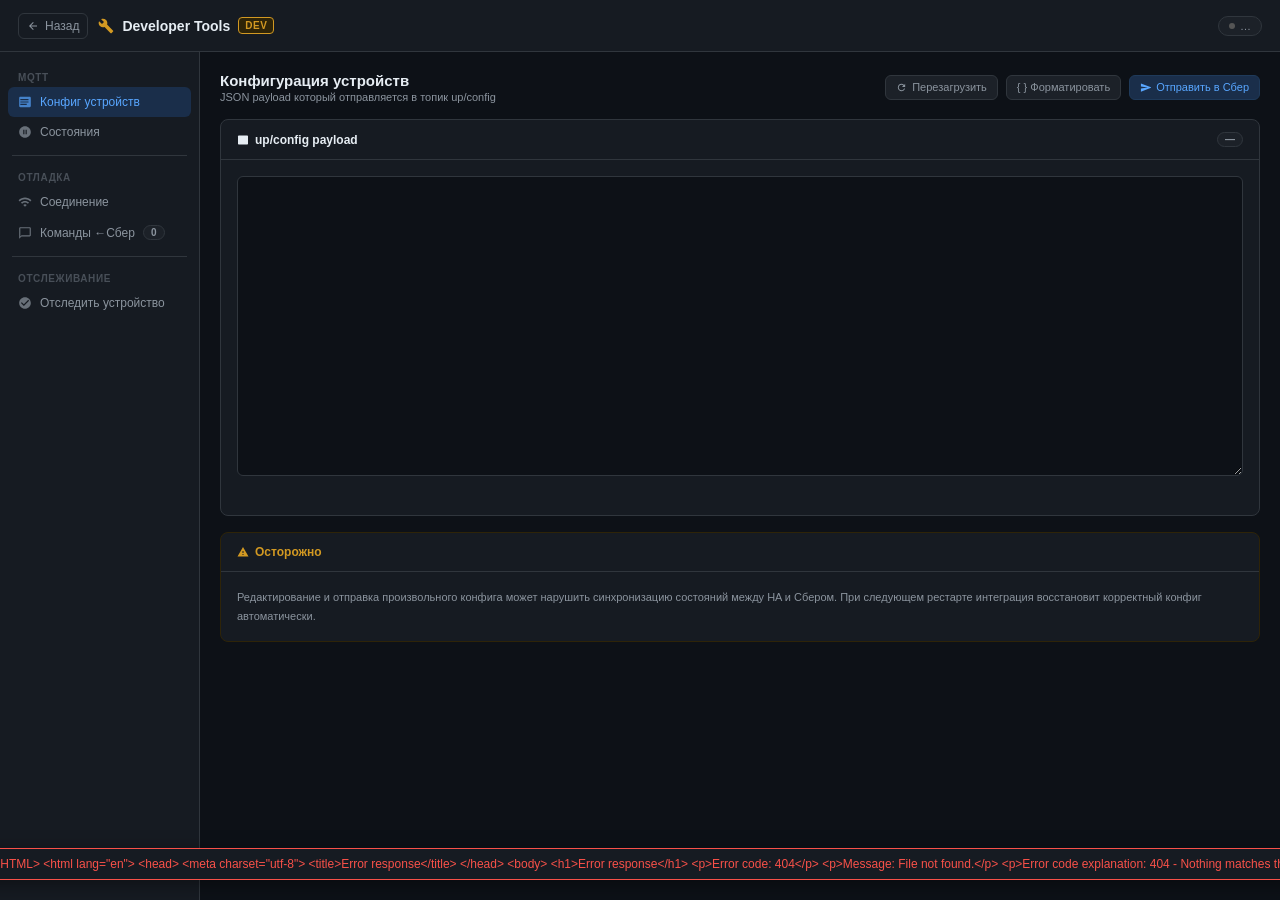
==== commit 8d6f779f: "Версия 0.9.7 -  Доработки для упрощения анализа обращений" ====
--- a/custom_components/sber_mqtt/dev_tools/devtools.html
+++ b/custom_components/sber_mqtt/dev_tools/devtools.html
@@ -183,6 +183,12 @@
       Команды ←Сбер
       <span class="badge badge-count" id="cmdCountBadge">0</span>
     </button>
+    <div class="nav-sep"></div>
+    <div class="nav-section">Отслеживание</div>
+    <button class="nav-item" data-panel="tracking" onclick="switchPanel('tracking')">
+      <svg width="14" height="14" viewBox="0 0 24 24" fill="currentColor"><path d="M12 2C6.48 2 2 6.48 2 12s4.48 10 10 10 10-4.48 10-10S17.52 2 12 2zm-2 15l-5-5 1.41-1.41L10 14.17l7.59-7.59L19 8l-9 9z"/></svg>
+      Отследить устройство
+    </button>
   </div>
 
   <!-- Content -->
@@ -441,6 +447,97 @@
       </div>
     </div>
 
+    <!-- ══ PANEL: Device Tracking ══ -->
+    <div class="panel" id="panel-tracking">
+      <div class="panel-header">
+        <div>
+          <div class="panel-title">Отследить устройство</div>
+          <div class="panel-desc">Выберите устройство и соберите логи по нему: команды Сбера, отправка в HA, изменения состояний</div>
+        </div>
+        <div class="btn-group">
+          <div class="stream-pill" id="trackingStreamPill" style="display:none">
+            <span class="blink" style="display:none" id="trackingStreamBlink"></span>
+            <span id="trackingStreamStatus">● offline</span>
+          </div>
+          <button class="btn btn-danger btn-sm" onclick="clearTrackingBuffer()">🗑 Очистить</button>
+        </div>
+      </div>
+
+      <!-- Device selector -->
+      <div class="card">
+        <div class="card-hdr">
+          <div class="card-title">Выбрать устройство</div>
+        </div>
+        <div class="card-body" style="display:flex;gap:12px;align-items:center;flex-wrap:wrap">
+          <select class="device-select" id="trackingDeviceSelect" style="max-width:350px" onchange="onTrackingDeviceChange()">
+            <option value="">— Выберите устройство —</option>
+          </select>
+          <button class="btn btn-primary btn-sm" id="trackingStartBtn" onclick="startTracking()" disabled>
+            <svg width="11" height="11" viewBox="0 0 24 24" fill="currentColor"><path d="M8 5v14l11-7z"/></svg>
+            Начать отслеживание
+          </button>
+          <button class="btn btn-danger btn-sm" id="trackingStopBtn" onclick="stopTracking()" style="display:none">
+            <svg width="11" height="11" viewBox="0 0 24 24" fill="currentColor"><path d="M6 6h12v12H6z"/></svg>
+            Остановить
+          </button>
+          <span class="badge badge-count" id="trackingCountBadge">0 записей</span>
+        </div>
+      </div>
+
+      <!-- Tracking log -->
+      <div class="card">
+        <div class="card-hdr">
+          <div class="card-title">Лог событий устройства</div>
+          <div style="display:flex;align-items:center;gap:8px">
+            <label style="display:flex;align-items:center;gap:6px;font-size:11px;color:var(--muted);cursor:pointer">
+              <input type="checkbox" id="trackingAutoScroll" checked> Автопрокрутка
+            </label>
+            <button class="btn btn-ghost btn-sm" onclick="exportTrackingLog()" title="Экспорт лога">
+              <svg width="11" height="11" viewBox="0 0 24 24" fill="currentColor"><path d="M19 9h-4V3H9v6H5l7 7 7-7zm-14 9v2h14v-2H5z"/></svg>
+              Экспорт
+            </button>
+          </div>
+        </div>
+        <div class="card-body" style="padding:0">
+          <!-- Event type filters -->
+          <div style="display:flex;gap:6px;flex-wrap:wrap;padding:10px 12px;border-bottom:1px solid var(--border);align-items:center">
+            <span style="font-size:10px;font-weight:600;text-transform:uppercase;letter-spacing:.4px;color:var(--muted2);min-width:50px">Тип</span>
+            <label style="display:flex;align-items:center;gap:4px;font-size:11px;color:var(--muted);cursor:pointer">
+              <input type="checkbox" class="tracking-type-filter" value="sber_command" checked onchange="renderTrackingLog()">
+              <span class="cmd-dir cmd-dir-in">↓</span> Команда Сбера
+            </label>
+            <label style="display:flex;align-items:center;gap:4px;font-size:11px;color:var(--muted);cursor:pointer">
+              <input type="checkbox" class="tracking-type-filter" value="sber_status_request" checked onchange="renderTrackingLog()">
+              <span class="cmd-dir cmd-dir-in">↓</span> Запрос статуса
+            </label>
+            <label style="display:flex;align-items:center;gap:4px;font-size:11px;color:var(--muted);cursor:pointer">
+              <input type="checkbox" class="tracking-type-filter" value="ha_command" checked onchange="renderTrackingLog()">
+              <span class="cmd-dir cmd-dir-out">→</span> Команда в HA
+            </label>
+            <label style="display:flex;align-items:center;gap:4px;font-size:11px;color:var(--muted);cursor:pointer">
+              <input type="checkbox" class="tracking-type-filter" value="ha_status_update" checked onchange="renderTrackingLog()">
+              <span class="cmd-dir cmd-dir-out">↑</span> Отправка статуса HA
+            </label>
+            <label style="display:flex;align-items:center;gap:4px;font-size:11px;color:var(--muted);cursor:pointer">
+              <input type="checkbox" class="tracking-type-filter" value="ha_config_update" checked onchange="renderTrackingLog()">
+              <span class="cmd-dir cmd-dir-out">↑</span> Отправка конфига HA
+            </label>
+            <label style="display:flex;align-items:center;gap:4px;font-size:11px;color:var(--muted);cursor:pointer">
+              <input type="checkbox" class="tracking-type-filter" value="sber_error" checked onchange="renderTrackingLog()">
+              <span class="cmd-dir cmd-dir-in">!</span> Ошибка Сбера
+            </label>
+            <label style="display:flex;align-items:center;gap:4px;font-size:11px;color:var(--muted);cursor:pointer">
+              <input type="checkbox" class="tracking-type-filter" value="other" checked onchange="renderTrackingLog()">
+              Прочее
+            </label>
+          </div>
+        </div>
+        <div class="cmd-log" id="trackingLog" style="height:420px">
+          <div class="cmd-empty">Выберите устройство и нажмите «Начать отслеживание»</div>
+        </div>
+      </div>
+    </div>
+
   </div><!-- /content -->
 </div><!-- /layout -->
 
@@ -459,6 +556,7 @@
   if (name === 'commands' && !streamActive) loadCommandsHistory();
   if (name === 'state') loadStateDevices();
   if (name === 'connection') loadConnectionInfo();
+  if (name === 'tracking') loadTrackingDevices();
 }
 
 // ── API helpers ────────────────────────────────────────────────────────────
@@ -942,6 +1040,276 @@
   toast('\u042d\u043a\u0441\u043f\u043e\u0440\u0442\u0438\u0440\u043e\u0432\u0430\u043d\u043e ' + filtered.length + ' \u0437\u0430\u043f\u0438\u0441\u0435\u0439 \u2713', 'ok');
 }
 
+// ══ DEVICE TRACKING ═══════════════════════════════════════════════════════════
+
+let trackingDevices = [];
+let trackingLog = [];
+let trackingActive = false;
+let trackingDeviceId = '';
+let trackingStreamActive = false;
+let trackingEventSource = null;
+
+async function loadTrackingDevices() {
+  try {
+    const d = await apiFetch('/devices');
+    trackingDevices = d.devices || [];
+    const sel = document.getElementById('trackingDeviceSelect');
+    sel.innerHTML = '<option value="">— Выберите устройство —</option>';
+    trackingDevices.forEach(dev => {
+      const o = document.createElement('option');
+      o.value = dev.id;
+      o.textContent = `${dev.name} (${dev.id}) — ${dev.device_type}`;
+      sel.appendChild(o);
+    });
+    const info = await apiFetch('/dev/tracking/info');
+    if (info.active && info.device_id) {
+      trackingActive = true;
+      trackingDeviceId = info.device_id;
+      trackingLog = info.buffer || [];
+      sel.value = trackingDeviceId;
+      updateTrackingUI();
+      renderTrackingLog();
+    }
+  } catch (e) {
+    toast('Не удалось загрузить устройства: ' + e.message, 'err');
+  }
+}
+
+function onTrackingDeviceChange() {
+  const sel = document.getElementById('trackingDeviceSelect');
+  document.getElementById('trackingStartBtn').disabled = !sel.value;
+}
+
+async function startTracking() {
+  const sel = document.getElementById('trackingDeviceSelect');
+  const deviceId = sel.value;
+  if (!deviceId) { toast('Выберите устройство', 'err'); return; }
+  try {
+    await apiFetch('/dev/tracking/start', { method: 'POST', body: JSON.stringify({ device_id: deviceId }) });
+    trackingActive = true;
+    trackingDeviceId = deviceId;
+    trackingLog = [];
+    updateTrackingUI();
+    renderTrackingLog();
+    toast('Отслеживание ' + deviceId + ' запущено', 'ok');
+    // Автоматически подключаем SSE стрим
+    startTrackingStream();
+  } catch (e) {
+    toast('Ошибка: ' + e.message, 'err');
+  }
+}
+
+async function stopTracking() {
+  try {
+    await apiFetch('/dev/tracking/stop', { method: 'POST' });
+    trackingActive = false;
+    trackingDeviceId = '';
+    // Автоматически отключаем SSE стрим
+    stopTrackingStream();
+    updateTrackingUI();
+    toast('Отслеживание остановлено', 'ok');
+  } catch (e) {
+    toast('Ошибка: ' + e.message, 'err');
+  }
+}
+
+function updateTrackingUI() {
+  const startBtn = document.getElementById('trackingStartBtn');
+  const stopBtn = document.getElementById('trackingStopBtn');
+  const sel = document.getElementById('trackingDeviceSelect');
+  const countBadge = document.getElementById('trackingCountBadge');
+  if (trackingActive) {
+    startBtn.style.display = 'none';
+    stopBtn.style.display = '';
+    sel.disabled = true;
+    countBadge.textContent = trackingLog.length + ' записей';
+  } else {
+    startBtn.style.display = '';
+    stopBtn.style.display = 'none';
+    sel.disabled = false;
+    countBadge.textContent = '0 записей';
+  }
+}
+
+function getEnabledTrackingTypes() {
+  const checked = [];
+  document.querySelectorAll('.tracking-type-filter:checked').forEach(el => checked.push(el.value));
+  return checked;
+}
+
+function renderTrackingLog() {
+  const log = document.getElementById('trackingLog');
+  const enabledTypes = getEnabledTrackingTypes();
+  const filtered = trackingLog.filter(c => {
+    const eventType = c.event_type || 'other';
+    return enabledTypes.includes(eventType);
+  });
+  document.getElementById('trackingCountBadge').textContent = trackingLog.length + ' записей';
+  if (!filtered.length) {
+    log.innerHTML = '<div class="cmd-empty">Нет сообщений по выбранным фильтрам.</div>';
+    return;
+  }
+  log.innerHTML = filtered.slice().reverse().map((c, i) => {
+    const eventType = c.event_type || 'other';
+    const dir = c.direction || 'in';
+    const isOut = dir === 'out';
+    const topicParts = c.topic.split('/');
+    const topicShort = topicParts.slice(-2).join('/');
+    let eventBadge = '';
+    let preview = '';
+    let detailHTML = '';
+    switch (eventType) {
+      case 'sber_command':
+        eventBadge = '<span class="cmd-dir cmd-dir-in">↓ Сбер</span>';
+        preview = JSON.stringify(c.payload).slice(0, 120);
+        detailHTML = `<div style="font-size:10px;color:var(--muted);margin-bottom:4px">📍 ${escH(c.topic)}</div>
+          <div style="font-size:10px;color:var(--accent);margin-bottom:6px">Тип: <b>${eventType}</b></div>
+          <pre>${escH(JSON.stringify(c.payload, null, 2))}</pre>`;
+        break;
+      case 'sber_status_request':
+        eventBadge = '<span class="cmd-dir cmd-dir-in">? Запрос</span>';
+        preview = JSON.stringify(c.payload).slice(0, 120);
+        detailHTML = `<div style="font-size:10px;color:var(--muted);margin-bottom:4px">📍 ${escH(c.topic)}</div>
+          <div style="font-size:10px;color:var(--accent);margin-bottom:6px">Тип: <b>${eventType}</b></div>
+          <pre>${escH(JSON.stringify(c.payload, null, 2))}</pre>`;
+        break;
+      case 'ha_command':
+        eventBadge = '<span class="cmd-dir cmd-dir-out">→ HA</span>';
+        const sberCmd = c.payload?.sber_command || {};
+        const haCall = c.payload?.ha_service_call || {};
+        const sberStates = sberCmd.states || [];
+        const sberPreview = sberStates.map(s => `${s.key}=${JSON.stringify(s.value)}`).join(', ') || '—';
+        preview = `${haCall.domain}.${haCall.service}(${JSON.stringify(haCall.data)})`;
+        detailHTML = `<div style="font-size:10px;color:var(--muted);margin-bottom:4px">📍 ${escH(c.topic)}</div>
+          <div style="font-size:10px;color:var(--accent);margin-bottom:6px">Тип: <b>${eventType}</b></div>
+          <div style="margin-bottom:8px">
+            <div style="font-size:11px;font-weight:600;color:var(--muted);margin-bottom:4px">← Команда от Сбера:</div>
+            <div style="font-size:11px;color:var(--text);padding:6px 8px;background:var(--bg2);border-radius:4px;border-left:3px solid var(--cmd-in)">
+              ${sberStates.map(s => `<div><code>${escH(s.key)}</code> = ${escH(JSON.stringify(s.value))}</div>`).join('') || '—'}
+            </div>
+          </div>
+          <div>
+            <div style="font-size:11px;font-weight:600;color:var(--muted);margin-bottom:4px">→ Вызов сервиса HA:</div>
+            <div style="font-size:11px;color:var(--text);padding:6px 8px;background:var(--bg2);border-radius:4px;border-left:3px solid var(--cmd-out)">
+              <code style="color:var(--accent)">${escH(haCall.domain || '—')}.${escH(haCall.service || '—')}</code>
+              <pre style="margin:4px 0 0 0;font-size:10px">${escH(JSON.stringify(haCall.data || {}, null, 2))}</pre>
+            </div>
+          </div>`;
+        break;
+      case 'ha_status_update':
+        eventBadge = '<span class="cmd-dir cmd-dir-out">↑ Статус</span>';
+        preview = JSON.stringify(c.payload).slice(0, 120);
+        detailHTML = `<div style="font-size:10px;color:var(--muted);margin-bottom:4px">📍 ${escH(c.topic)}</div>
+          <div style="font-size:10px;color:var(--accent);margin-bottom:6px">Тип: <b>${eventType}</b></div>
+          <pre>${escH(JSON.stringify(c.payload, null, 2))}</pre>`;
+        break;
+      case 'ha_config_update':
+        eventBadge = '<span class="cmd-dir cmd-dir-out">↑ Конфиг</span>';
+        preview = JSON.stringify(c.payload).slice(0, 120);
+        detailHTML = `<div style="font-size:10px;color:var(--muted);margin-bottom:4px">📍 ${escH(c.topic)}</div>
+          <div style="font-size:10px;color:var(--accent);margin-bottom:6px">Тип: <b>${eventType}</b></div>
+          <pre>${escH(JSON.stringify(c.payload, null, 2))}</pre>`;
+        break;
+      case 'sber_error':
+        eventBadge = '<span class="cmd-dir cmd-dir-in">! Ошибка</span>';
+        preview = JSON.stringify(c.payload).slice(0, 120);
+        detailHTML = `<div style="font-size:10px;color:var(--muted);margin-bottom:4px">📍 ${escH(c.topic)}</div>
+          <div style="font-size:10px;color:var(--accent);margin-bottom:6px">Тип: <b>${eventType}</b></div>
+          <pre>${escH(JSON.stringify(c.payload, null, 2))}</pre>`;
+        break;
+      default:
+        eventBadge = '<span class="cmd-dir">· Прочее</span>';
+        preview = JSON.stringify(c.payload).slice(0, 120);
+        detailHTML = `<div style="font-size:10px;color:var(--muted);margin-bottom:4px">📍 ${escH(c.topic)}</div>
+          <div style="font-size:10px;color:var(--accent);margin-bottom:6px">Тип: <b>${eventType}</b></div>
+          <pre>${escH(JSON.stringify(c.payload, null, 2))}</pre>`;
+    }
+    const arrow = isOut ? '↑' : '↓';
+    return `<div class="cmd-entry ${dir}" id="tcmd-${i}" onclick="toggleTrackingCmd(${i})">
+      <div class="cmd-meta">
+        <span class="cmd-ts">${fmtTime(c.ts)}</span>
+        ${eventBadge}
+        <span class="cmd-topic" title="${escH(c.topic)}">${arrow} …/${escH(topicShort)}</span>
+      </div>
+      <div class="cmd-preview">${escH(preview)}${preview.length < JSON.stringify(c.payload).length && eventType !== 'ha_command' ? '…' : ''}</div>
+      <div class="cmd-detail">${detailHTML}</div>
+    </div>`;
+  }).join('');
+  if (document.getElementById('trackingAutoScroll').checked) { log.scrollTop = 0; }
+}
+
+function toggleTrackingCmd(i) {
+  const el = document.getElementById('tcmd-' + i);
+  if (el) el.classList.toggle('expanded');
+}
+
+async function clearTrackingBuffer() {
+  try {
+    await apiFetch('/dev/tracking/clear', { method: 'POST' });
+    trackingLog = [];
+    renderTrackingLog();
+    toast('Буфер отслеживания очищен', 'ok');
+  } catch (e) {
+    toast('Ошибка: ' + e.message, 'err');
+  }
+}
+
+function startTrackingStream() {
+  if (!trackingActive || !trackingDeviceId) { return; }
+  const url = `${API}/dev/tracking/stream?token=${encodeURIComponent(TOKEN)}`;
+  trackingEventSource = new EventSource(url);
+  trackingEventSource.onopen = () => {
+    trackingStreamActive = true;
+    const pill = document.getElementById('trackingStreamPill');
+    pill.style.display = '';
+    pill.className = 'stream-pill live';
+    document.getElementById('trackingStreamBlink').style.display = '';
+    document.getElementById('trackingStreamStatus').textContent = 'live';
+  };
+  trackingEventSource.onmessage = (e) => {
+    try {
+      const cmd = JSON.parse(e.data);
+      trackingLog.push(cmd);
+      if (trackingLog.length > 500) trackingLog.splice(0, trackingLog.length - 500);
+      renderTrackingLog();
+    } catch { }
+  };
+  trackingEventSource.onerror = () => { stopTrackingStream(); };
+}
+
+function stopTrackingStream() {
+  if (trackingEventSource) { trackingEventSource.close(); trackingEventSource = null; }
+  trackingStreamActive = false;
+  const pill = document.getElementById('trackingStreamPill');
+  pill.style.display = 'none';
+  pill.className = 'stream-pill';
+  document.getElementById('trackingStreamBlink').style.display = 'none';
+  document.getElementById('trackingStreamStatus').textContent = '● offline';
+}
+
+function exportTrackingLog() {
+  const activeTypes = getEnabledTrackingTypes();
+  const filtered = trackingLog.filter(c => { const eventType = c.event_type || 'other'; return activeTypes.includes(eventType); });
+  if (!filtered.length) { toast('Нет сообщений для экспорта', 'err'); return; }
+  const EVENT_TYPE_LABELS = { 'sber_command': '← Команда Сбера', 'sber_status_request': '← Запрос статуса', 'sber_config_request': '← Запрос конфига', 'ha_command': '→ Команда в HA', 'ha_status_update': '→ Отправка статуса HA', 'ha_config_update': '→ Отправка конфига HA', 'sber_error': '! Ошибка Сбера', 'ha_state_change': '~ Изменение состояния HA', 'other': '· Прочее' };
+  const lines = filtered.slice().reverse().map(c => {
+    const eventType = c.event_type || 'other';
+    const dirLabel = EVENT_TYPE_LABELS[eventType] || eventType;
+    const dt = new Date(c.ts * 1000).toLocaleString('ru-RU', { year: 'numeric', month: '2-digit', day: '2-digit', hour: '2-digit', minute: '2-digit', second: '2-digit' });
+    return [`[${dt}] [${dirLabel}] ${c.topic}`, JSON.stringify(c.payload, null, 2), '\u2500'.repeat(60)].join('\n');
+  });
+  const ts = new Date();
+  const deviceName = trackingDevices.find(d => d.id === trackingDeviceId)?.name || trackingDeviceId;
+  const header = ['Sber MQTT — Лог отслеживания устройства', 'Устройство: ' + deviceName + ' (' + trackingDeviceId + ')', 'Экспорт: ' + ts.toLocaleString('ru-RU'), 'Записей: ' + filtered.length, '\u2550'.repeat(60), ''].join('\n');
+  const text = header + lines.join('\n\n');
+  const blob = new Blob([text], { type: 'text/plain;charset=utf-8' });
+  const url = URL.createObjectURL(blob);
+  const a = document.createElement('a');
+  const fname = 'sber_mqtt_tracking_' + trackingDeviceId + '_' + ts.toISOString().slice(0, 19).replace(/:/g, '-') + '.txt';
+  a.href = url; a.download = fname; a.click(); URL.revokeObjectURL(url);
+  toast('Экспортировано ' + filtered.length + ' записей ✓', 'ok');
+}
+
 // ── Utils ──────────────────────────────────────────────────────────────────
 function escH(s) {
   return String(s || '').replace(/&/g, '&amp;').replace(/</g, '&lt;').replace(/>/g, '&gt;').replace(/"/g, '&quot;');
